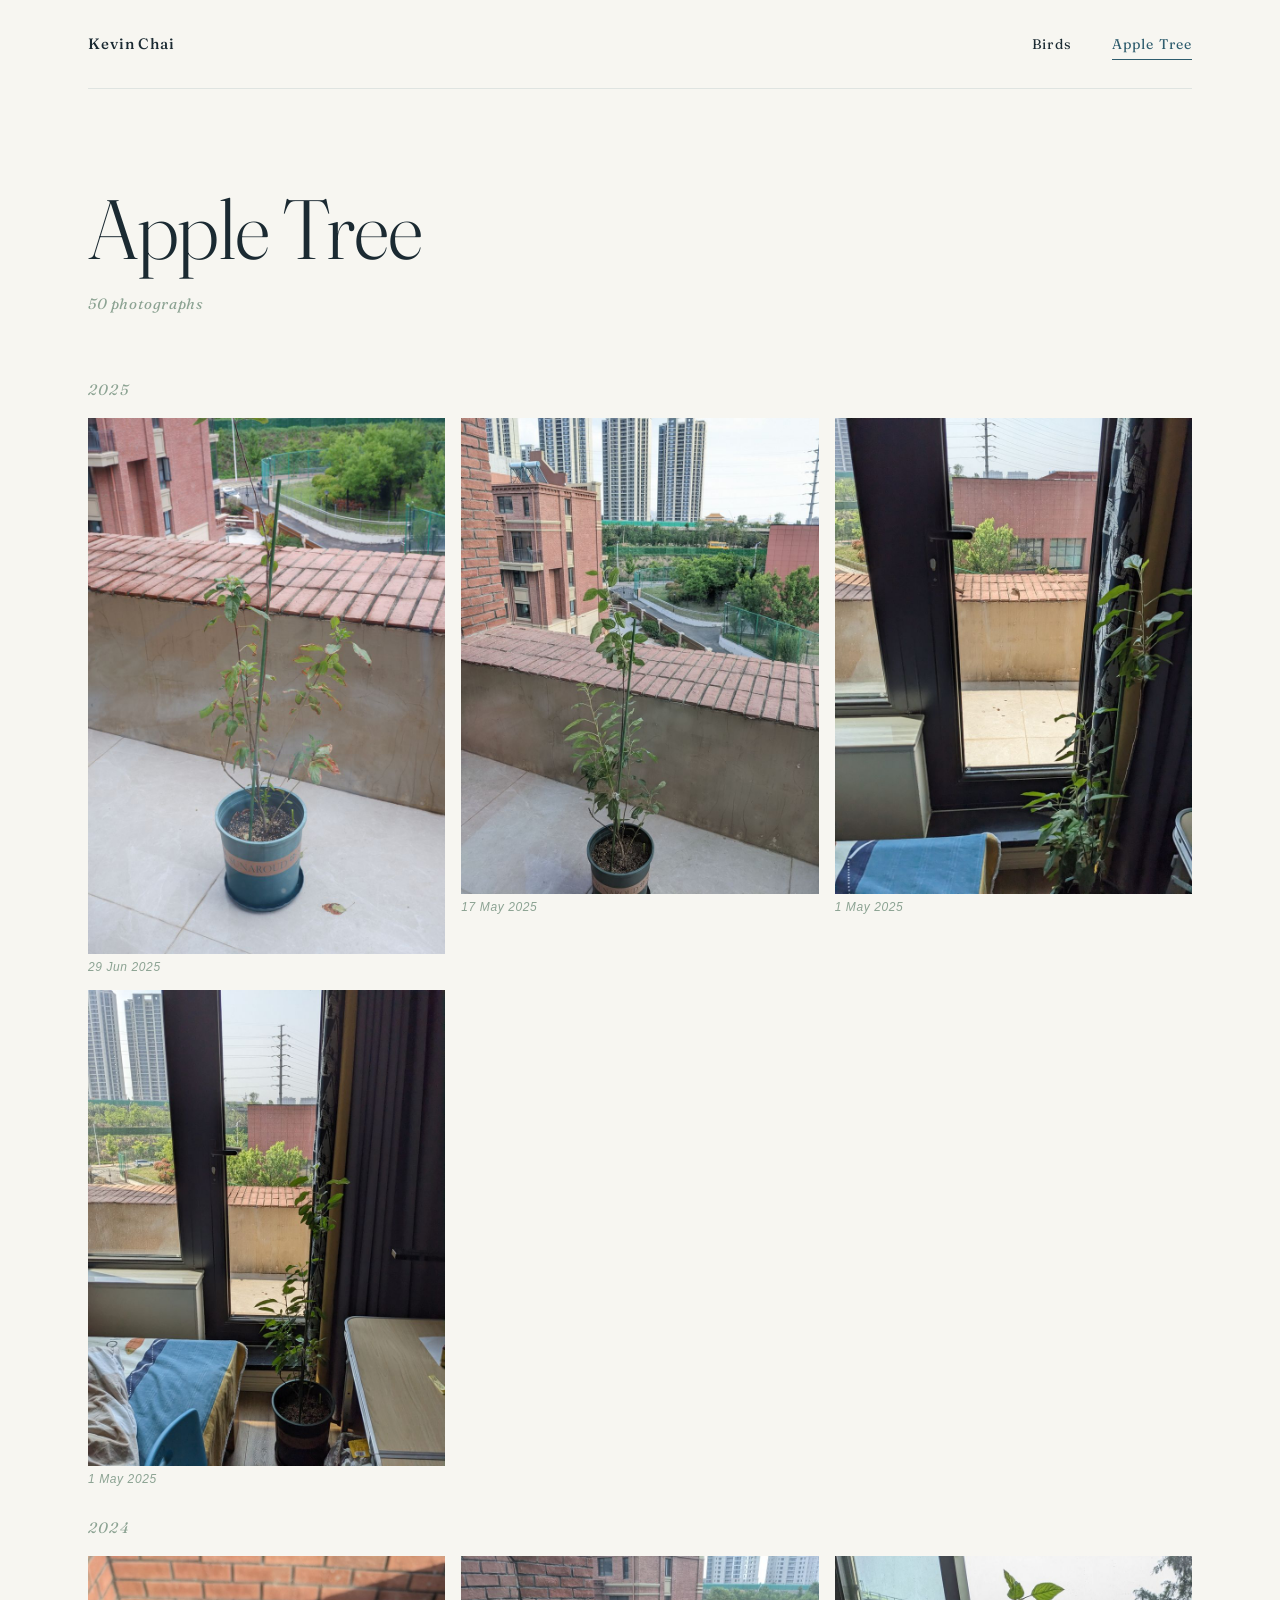
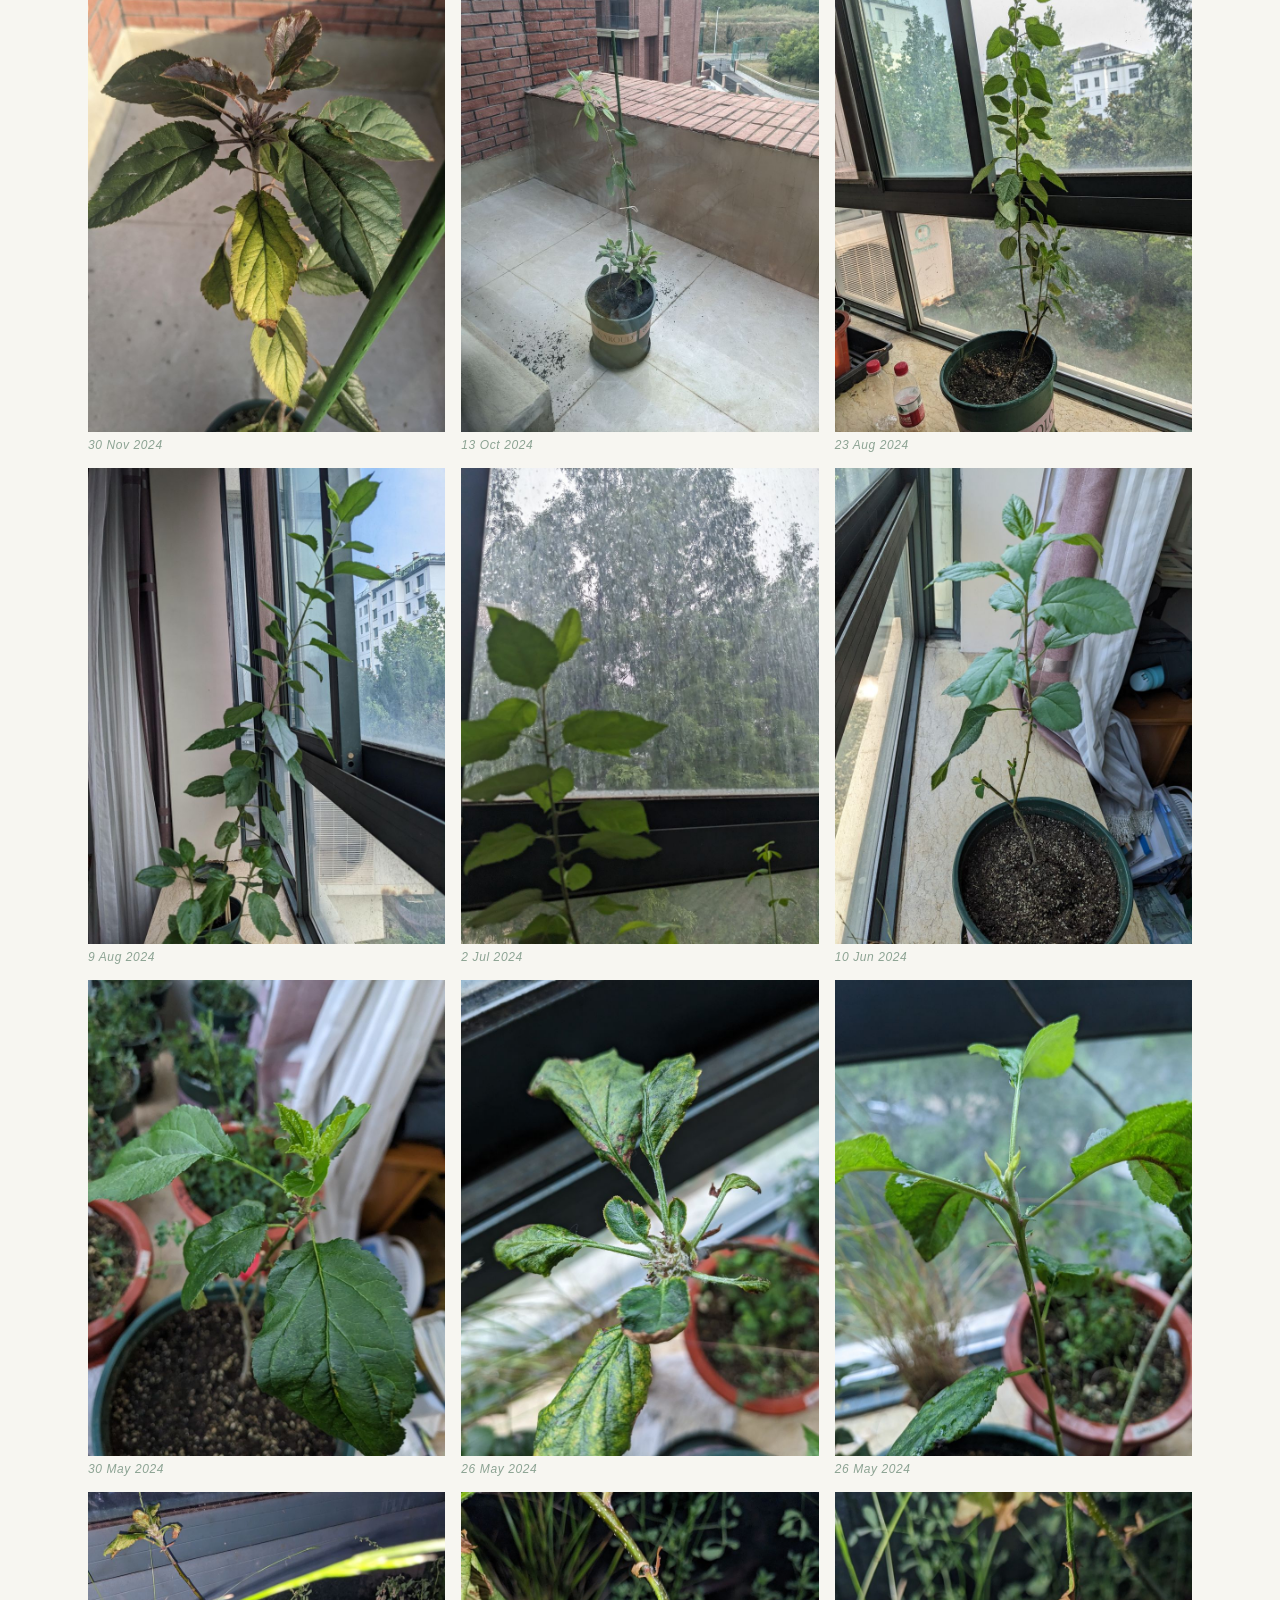
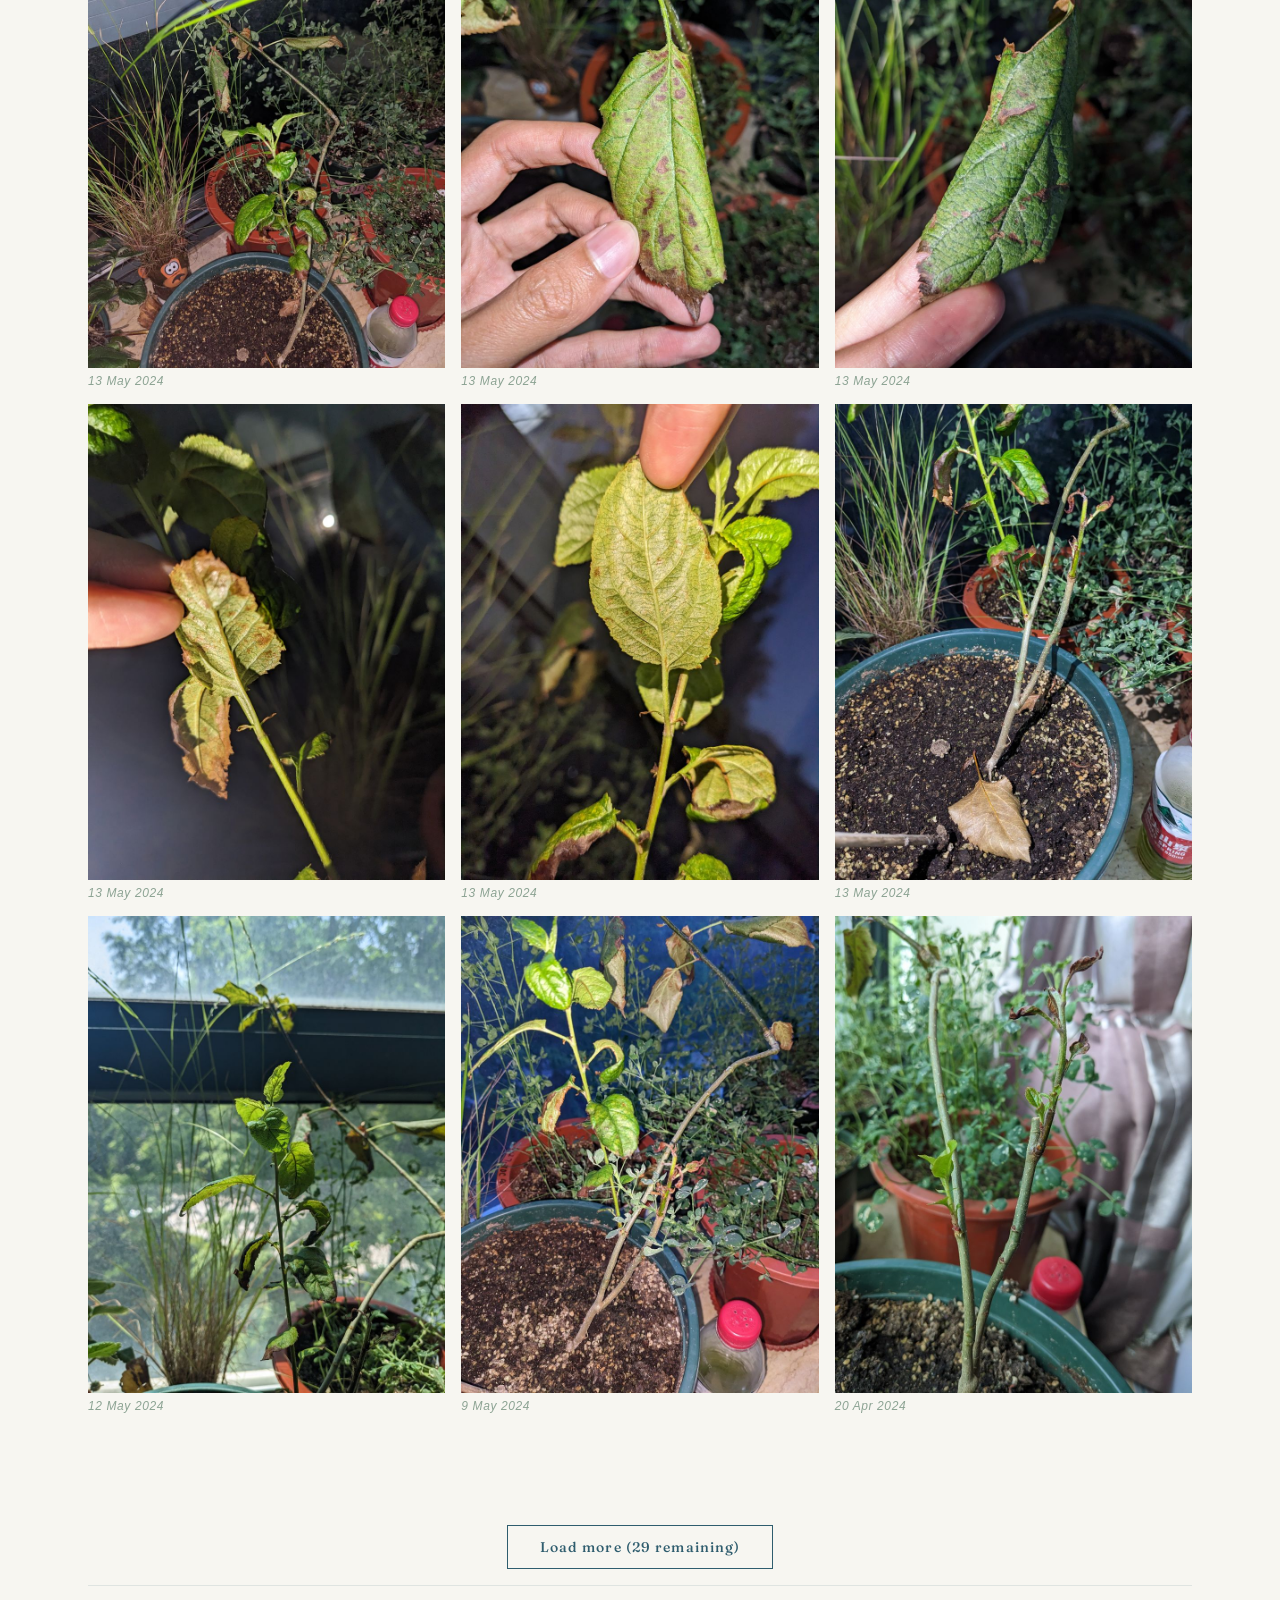
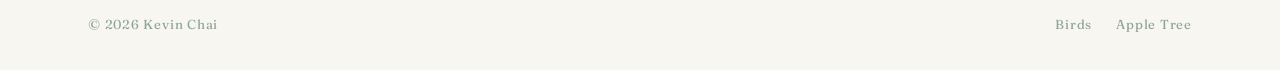
==== apple-tree.html @ caf6f693 "First commit Create a two-page photography portfolio website, including a bird photos portfolio and " ====
<!DOCTYPE html>
<html lang="en">
<head>
  <meta charset="UTF-8">
  <meta name="viewport" content="width=device-width, initial-scale=1.0">
  <title>Apple Tree — Kevin Chai</title>
  <meta name="description" content="Apple tree photography by Kevin Chai.">
  <link rel="preconnect" href="https://fonts.googleapis.com">
  <link rel="preconnect" href="https://fonts.gstatic.com" crossorigin>
  <link href="https://fonts.googleapis.com/css2?family=Fraunces:ital,opsz,wght@0,9..144,300;0,9..144,400;0,9..144,500;1,9..144,300;1,9..144,400&display=swap" rel="stylesheet">
  <link rel="stylesheet" href="styles.css">
</head>
<body>
  <div class="site">

    <header class="site-header">
      <a class="wordmark" href="index.html">Kevin Chai</a>
      <nav class="site-nav" aria-label="Galleries">
        <a class="nav-link" href="index.html">Birds</a>
        <a class="nav-link" href="apple-tree.html" aria-current="page">Apple Tree</a>
      </nav>
    </header>

    <main>
      <section class="page-hero">
        <h1 class="page-title">Apple Tree</h1>
        <p class="page-subline">50 photographs</p>
      </section>

      <section class="gallery" aria-label="Apple tree photographs">
        <h2 class="gallery-year">2025</h2>
        <button class="gallery-item" data-lightbox><img src="apple_tree_images/thumbs/DSCF3096.jpg" data-full="apple_tree_images/DSCF3096.JPG" alt="Apple tree photograph 01" loading="lazy"><span class="photo-date">29 Jun 2025</span></button>
        <button class="gallery-item" data-lightbox><img src="apple_tree_images/thumbs/PXL_20250517_091957347.jpg" data-full="apple_tree_images/PXL_20250517_091957347.jpg" alt="Apple tree photograph 02" loading="lazy"><span class="photo-date">17 May 2025</span></button>
        <button class="gallery-item" data-lightbox><img src="apple_tree_images/thumbs/PXL_20250501_013711006.jpg" data-full="apple_tree_images/PXL_20250501_013711006.jpg" alt="Apple tree photograph 03" loading="lazy"><span class="photo-date">1 May 2025</span></button>
        <button class="gallery-item" data-lightbox><img src="apple_tree_images/thumbs/PXL_20250501_013706777.jpg" data-full="apple_tree_images/PXL_20250501_013706777.jpg" alt="Apple tree photograph 04" loading="lazy"><span class="photo-date">1 May 2025</span></button>
        <h2 class="gallery-year">2024</h2>
        <button class="gallery-item" data-lightbox><img src="apple_tree_images/thumbs/PXL_20241130_070246142.jpg" data-full="apple_tree_images/PXL_20241130_070246142.jpg" alt="Apple tree photograph 05" loading="lazy"><span class="photo-date">30 Nov 2024</span></button>
        <button class="gallery-item" data-lightbox><img src="apple_tree_images/thumbs/PXL_20241013_002100493.jpg" data-full="apple_tree_images/PXL_20241013_002100493.jpg" alt="Apple tree photograph 06" loading="lazy"><span class="photo-date">13 Oct 2024</span></button>
        <button class="gallery-item" data-lightbox><img src="apple_tree_images/thumbs/PXL_20240823_083901838.jpg" data-full="apple_tree_images/PXL_20240823_083901838.jpg" alt="Apple tree photograph 07" loading="lazy"><span class="photo-date">23 Aug 2024</span></button>
        <button class="gallery-item" data-lightbox><img src="apple_tree_images/thumbs/PXL_20240809_092901435.jpg" data-full="apple_tree_images/PXL_20240809_092901435.jpg" alt="Apple tree photograph 08" loading="lazy"><span class="photo-date">9 Aug 2024</span></button>
        <button class="gallery-item" data-lightbox><img src="apple_tree_images/thumbs/PXL_20240702_000613422.jpg" data-full="apple_tree_images/PXL_20240702_000613422.jpg" alt="Apple tree photograph 09" loading="lazy"><span class="photo-date">2 Jul 2024</span></button>
        <button class="gallery-item" data-lightbox><img src="apple_tree_images/thumbs/PXL_20240610_081753671.jpg" data-full="apple_tree_images/PXL_20240610_081753671.jpg" alt="Apple tree photograph 10" loading="lazy"><span class="photo-date">10 Jun 2024</span></button>
        <button class="gallery-item" data-lightbox><img src="apple_tree_images/thumbs/PXL_20240530_110749784.jpg" data-full="apple_tree_images/PXL_20240530_110749784.jpg" alt="Apple tree photograph 11" loading="lazy"><span class="photo-date">30 May 2024</span></button>
        <button class="gallery-item" data-lightbox><img src="apple_tree_images/thumbs/PXL_20240526_005640140.jpg" data-full="apple_tree_images/PXL_20240526_005640140.jpg" alt="Apple tree photograph 12" loading="lazy"><span class="photo-date">26 May 2024</span></button>
        <button class="gallery-item" data-lightbox><img src="apple_tree_images/thumbs/PXL_20240526_005617061.jpg" data-full="apple_tree_images/PXL_20240526_005617061.jpg" alt="Apple tree photograph 13" loading="lazy"><span class="photo-date">26 May 2024</span></button>
        <button class="gallery-item" data-lightbox><img src="apple_tree_images/thumbs/PXL_20240513_112436791.jpg" data-full="apple_tree_images/PXL_20240513_112436791.jpg" alt="Apple tree photograph 14" loading="lazy"><span class="photo-date">13 May 2024</span></button>
        <button class="gallery-item" data-lightbox><img src="apple_tree_images/thumbs/PXL_20240513_112324545.jpg" data-full="apple_tree_images/PXL_20240513_112324545.jpg" alt="Apple tree photograph 15" loading="lazy"><span class="photo-date">13 May 2024</span></button>
        <button class="gallery-item" data-lightbox><img src="apple_tree_images/thumbs/PXL_20240513_112242544.jpg" data-full="apple_tree_images/PXL_20240513_112242544.jpg" alt="Apple tree photograph 16" loading="lazy"><span class="photo-date">13 May 2024</span></button>
        <button class="gallery-item" data-lightbox><img src="apple_tree_images/thumbs/PXL_20240513_112159964.jpg" data-full="apple_tree_images/PXL_20240513_112159964.jpg" alt="Apple tree photograph 17" loading="lazy"><span class="photo-date">13 May 2024</span></button>
        <button class="gallery-item" data-lightbox><img src="apple_tree_images/thumbs/PXL_20240513_112131409.jpg" data-full="apple_tree_images/PXL_20240513_112131409.jpg" alt="Apple tree photograph 18" loading="lazy"><span class="photo-date">13 May 2024</span></button>
        <button class="gallery-item" data-lightbox><img src="apple_tree_images/thumbs/PXL_20240513_112045678.jpg" data-full="apple_tree_images/PXL_20240513_112045678.jpg" alt="Apple tree photograph 19" loading="lazy"><span class="photo-date">13 May 2024</span></button>
        <button class="gallery-item" data-lightbox><img src="apple_tree_images/thumbs/PXL_20240512_030652339.jpg" data-full="apple_tree_images/PXL_20240512_030652339.jpg" alt="Apple tree photograph 20" loading="lazy"><span class="photo-date">12 May 2024</span></button>
        <button class="gallery-item" data-lightbox><img src="apple_tree_images/thumbs/PXL_20240509_105934809.jpg" data-full="apple_tree_images/PXL_20240509_105934809.jpg" alt="Apple tree photograph 21" loading="lazy"><span class="photo-date">9 May 2024</span></button>
        <button class="gallery-item" data-lightbox><img src="apple_tree_images/thumbs/PXL_20240419_233546829.jpg" data-full="apple_tree_images/PXL_20240419_233546829.jpg" alt="Apple tree photograph 22" loading="lazy"><span class="photo-date">20 Apr 2024</span></button>
        <h2 class="gallery-year">2023</h2>
        <button class="gallery-item" data-lightbox><img src="apple_tree_images/thumbs/DSCF0708.jpg" data-full="apple_tree_images/DSCF0708.JPG" alt="Apple tree photograph 23" loading="lazy"><span class="photo-date">18 Nov 2023</span></button>
        <button class="gallery-item" data-lightbox><img src="apple_tree_images/thumbs/PXL_20231104_040626389.jpg" data-full="apple_tree_images/PXL_20231104_040626389.jpg" alt="Apple tree photograph 24" loading="lazy"><span class="photo-date">4 Nov 2023</span></button>
        <button class="gallery-item" data-lightbox><img src="apple_tree_images/thumbs/PXL_20231104_040609118.jpg" data-full="apple_tree_images/PXL_20231104_040609118.jpg" alt="Apple tree photograph 25" loading="lazy"><span class="photo-date">4 Nov 2023</span></button>
        <button class="gallery-item" data-lightbox><img src="apple_tree_images/thumbs/PXL_20231015_080127699.jpg" data-full="apple_tree_images/PXL_20231015_080127699.jpg" alt="Apple tree photograph 26" loading="lazy"><span class="photo-date">15 Oct 2023</span></button>
        <button class="gallery-item" data-lightbox><img src="apple_tree_images/thumbs/PXL_20231011_223711326.jpg" data-full="apple_tree_images/PXL_20231011_223711326.jpg" alt="Apple tree photograph 27" loading="lazy"><span class="photo-date">12 Oct 2023</span></button>
        <button class="gallery-item" data-lightbox><img src="apple_tree_images/thumbs/PXL_20231007_220633994.jpg" data-full="apple_tree_images/PXL_20231007_220633994.jpg" alt="Apple tree photograph 28" loading="lazy"><span class="photo-date">8 Oct 2023</span></button>
        <button class="gallery-item" data-lightbox><img src="apple_tree_images/thumbs/DSCF0635.jpg" data-full="apple_tree_images/DSCF0635.JPG" alt="Apple tree photograph 29" loading="lazy"><span class="photo-date">9 Sep 2023</span></button>
        <button class="gallery-item" data-lightbox><img src="apple_tree_images/thumbs/PXL_20230909_023434440.jpg" data-full="apple_tree_images/PXL_20230909_023434440.jpg" alt="Apple tree photograph 30" loading="lazy"><span class="photo-date">9 Sep 2023</span></button>
        <button class="gallery-item" data-lightbox><img src="apple_tree_images/thumbs/PXL_20230909_023427176.jpg" data-full="apple_tree_images/PXL_20230909_023427176.jpg" alt="Apple tree photograph 31" loading="lazy"><span class="photo-date">9 Sep 2023</span></button>
        <button class="gallery-item" data-lightbox><img src="apple_tree_images/thumbs/PXL_20230824_032323932.jpg" data-full="apple_tree_images/PXL_20230824_032323932.jpg" alt="Apple tree photograph 32" loading="lazy"><span class="photo-date">24 Aug 2023</span></button>
        <button class="gallery-item" data-lightbox><img src="apple_tree_images/thumbs/PXL_20230823_030700809.jpg" data-full="apple_tree_images/PXL_20230823_030700809.jpg" alt="Apple tree photograph 33" loading="lazy"><span class="photo-date">23 Aug 2023</span></button>
        <button class="gallery-item" data-lightbox><img src="apple_tree_images/thumbs/PXL_20230822_025906984.jpg" data-full="apple_tree_images/PXL_20230822_025906984.jpg" alt="Apple tree photograph 34" loading="lazy"><span class="photo-date">22 Aug 2023</span></button>
        <button class="gallery-item" data-lightbox><img src="apple_tree_images/thumbs/PXL_20230820_081812158.jpg" data-full="apple_tree_images/PXL_20230820_081812158.jpg" alt="Apple tree photograph 35" loading="lazy"><span class="photo-date">20 Aug 2023</span></button>
        <button class="gallery-item" data-lightbox><img src="apple_tree_images/thumbs/PXL_20230816_081008188.jpg" data-full="apple_tree_images/PXL_20230816_081008188.jpg" alt="Apple tree photograph 36" loading="lazy"><span class="photo-date">16 Aug 2023</span></button>
        <button class="gallery-item" data-lightbox><img src="apple_tree_images/thumbs/PXL_20230722_074958053.jpg" data-full="apple_tree_images/PXL_20230722_074958053.jpg" alt="Apple tree photograph 37" loading="lazy"><span class="photo-date">22 Jul 2023</span></button>
        <button class="gallery-item" data-lightbox><img src="apple_tree_images/thumbs/PXL_20230708_021759314.jpg" data-full="apple_tree_images/PXL_20230708_021759314.jpg" alt="Apple tree photograph 38" loading="lazy"><span class="photo-date">8 Jul 2023</span></button>
        <button class="gallery-item" data-lightbox><img src="apple_tree_images/thumbs/PXL_20230626_101305519.jpg" data-full="apple_tree_images/PXL_20230626_101305519.jpg" alt="Apple tree photograph 39" loading="lazy"><span class="photo-date">26 Jun 2023</span></button>
        <button class="gallery-item" data-lightbox><img src="apple_tree_images/thumbs/PXL_20230626_101245477.jpg" data-full="apple_tree_images/PXL_20230626_101245477.jpg" alt="Apple tree photograph 40" loading="lazy"><span class="photo-date">26 Jun 2023</span></button>
        <button class="gallery-item" data-lightbox><img src="apple_tree_images/thumbs/PXL_20230622_003415440.jpg" data-full="apple_tree_images/PXL_20230622_003415440.jpg" alt="Apple tree photograph 41" loading="lazy"><span class="photo-date">22 Jun 2023</span></button>
        <button class="gallery-item" data-lightbox><img src="apple_tree_images/thumbs/PXL_20230618_005059208.jpg" data-full="apple_tree_images/PXL_20230618_005059208.jpg" alt="Apple tree photograph 42" loading="lazy"><span class="photo-date">18 Jun 2023</span></button>
        <button class="gallery-item" data-lightbox><img src="apple_tree_images/thumbs/PXL_20230617_035601749.jpg" data-full="apple_tree_images/PXL_20230617_035601749.jpg" alt="Apple tree photograph 43" loading="lazy"><span class="photo-date">17 Jun 2023</span></button>
        <button class="gallery-item" data-lightbox><img src="apple_tree_images/thumbs/PXL_20230519_070029102~2.jpg" data-full="apple_tree_images/PXL_20230519_070029102~2.jpg" alt="Apple tree photograph 44" loading="lazy"><span class="photo-date">19 May 2023</span></button>
        <button class="gallery-item" data-lightbox><img src="apple_tree_images/thumbs/PXL_20230515_092818407.jpg" data-full="apple_tree_images/PXL_20230515_092818407.jpg" alt="Apple tree photograph 45" loading="lazy"><span class="photo-date">15 May 2023</span></button>
        <button class="gallery-item" data-lightbox><img src="apple_tree_images/thumbs/PXL_20230512_110346288.NIGHT.jpg" data-full="apple_tree_images/PXL_20230512_110346288.NIGHT.jpg" alt="Apple tree photograph 46" loading="lazy"><span class="photo-date">12 May 2023</span></button>
        <button class="gallery-item" data-lightbox><img src="apple_tree_images/thumbs/PXL_20230509_101925051.jpg" data-full="apple_tree_images/PXL_20230509_101925051.jpg" alt="Apple tree photograph 47" loading="lazy"><span class="photo-date">9 May 2023</span></button>
        <button class="gallery-item" data-lightbox><img src="apple_tree_images/thumbs/PXL_20230503_120517757.NIGHT.jpg" data-full="apple_tree_images/PXL_20230503_120517757.NIGHT.jpg" alt="Apple tree photograph 48" loading="lazy"><span class="photo-date">3 May 2023</span></button>
        <button class="gallery-item" data-lightbox><img src="apple_tree_images/thumbs/PXL_20230417_093339453.jpg" data-full="apple_tree_images/PXL_20230417_093339453.jpg" alt="Apple tree photograph 49" loading="lazy"><span class="photo-date">17 Apr 2023</span></button>
        <button class="gallery-item" data-lightbox><img src="apple_tree_images/thumbs/PXL_20230413_113023514.jpg" data-full="apple_tree_images/PXL_20230413_113023514.jpg" alt="Apple tree photograph 50" loading="lazy"><span class="photo-date">13 Apr 2023</span></button>
      </section>

      <p class="load-more-row">
        <button class="load-more" type="button">Load more</button>
      </p>
    </main>

    <footer class="site-footer">
      <span>&copy; 2026 Kevin Chai</span>
      <nav class="footer-nav" aria-label="Footer">
        <a href="index.html">Birds</a>
        <a href="apple-tree.html">Apple Tree</a>
      </nav>
    </footer>

  </div>

  <div class="lightbox" role="dialog" aria-modal="true" aria-label="Photo viewer">
    <button class="lightbox-btn lightbox-close" aria-label="Close">&times;</button>
    <button class="lightbox-btn lightbox-prev" aria-label="Previous photo">&#8249;</button>
    <figure class="lightbox-figure">
      <img src="" alt="">
    </figure>
    <button class="lightbox-btn lightbox-next" aria-label="Next photo">&#8250;</button>
    <p class="lightbox-counter" aria-live="polite"></p>
  </div>

  <script src="script.js" defer></script>
</body>
</html>
---- styles.css ----
/* ============================================
   Kevin Chai — Photography Portfolio
   Modern · Minimal · Serif
   Palette: nature / ocean / cloud
   ============================================ */

:root {
  --cloud: #F7F6F1;
  --deep-sea: #1B2A32;
  --ocean: #2F5D6E;
  --sage: #8CA393;
  --mist: #DFE4E1;
  --overlay: #0F1A20;

  --font-serif: "Fraunces", "Iowan Old Style", "Palatino Linotype", Palatino, Georgia, serif;

  --max-width: 1200px;
  --gutter: 16px;

  --ease: cubic-bezier(0.25, 0.46, 0.45, 0.94);
}

/* ---------- Reset ---------- */

*,
*::before,
*::after {
  box-sizing: border-box;
}

html {
  -webkit-text-size-adjust: 100%;
}

body {
  margin: 0;
  background-color: var(--cloud);
  color: var(--deep-sea);
  font-family: var(--font-serif);
  font-size: 16px;
  line-height: 1.6;
  -webkit-font-smoothing: antialiased;
  -moz-osx-font-smoothing: grayscale;
}

img {
  display: block;
  max-width: 100%;
}

a {
  color: inherit;
  text-decoration: none;
}

/* ---------- Shell ---------- */

.site {
  max-width: var(--max-width);
  margin: 0 auto;
  padding: 0 clamp(20px, 5vw, 48px);
  min-height: 100vh;
  display: flex;
  flex-direction: column;
}

/* ---------- Header ---------- */

.site-header {
  display: flex;
  align-items: baseline;
  justify-content: space-between;
  gap: 24px;
  padding: 32px 0 28px;
  border-bottom: 1px solid var(--mist);
}

.wordmark {
  font-size: 15px;
  font-weight: 500;
  letter-spacing: 0.06em;
  white-space: nowrap;
}

.site-nav {
  display: flex;
  gap: clamp(20px, 4vw, 40px);
}

.nav-link {
  font-size: 14px;
  letter-spacing: 0.08em;
  padding-bottom: 4px;
  border-bottom: 1px solid transparent;
  transition: color 200ms var(--ease), border-color 200ms var(--ease);
}

.nav-link:hover {
  color: var(--ocean);
  border-bottom-color: var(--ocean);
}

.nav-link[aria-current="page"] {
  color: var(--ocean);
  border-bottom-color: var(--ocean);
}

/* ---------- Hero ---------- */

.page-hero {
  padding: clamp(48px, 9vw, 96px) 0 clamp(28px, 5vw, 48px);
}

.page-title {
  margin: 0;
  font-size: clamp(44px, 8vw, 84px);
  font-weight: 300;
  line-height: 1.05;
  letter-spacing: -0.015em;
  font-optical-sizing: auto;
}

.page-subline {
  margin: 18px 0 0;
  font-size: 15px;
  font-style: italic;
  color: var(--sage);
  letter-spacing: 0.04em;
}

/* ---------- Gallery ---------- */

.gallery {
  display: grid;
  grid-template-columns: repeat(3, 1fr);
  gap: var(--gutter);
  align-items: start;
  padding-bottom: clamp(56px, 9vw, 96px);
}

.gallery-item {
  border: 0;
  padding: 0;
  background: none;
  cursor: pointer;
  width: 100%;
  display: block;
  text-align: left;
}

.gallery-item img {
  width: 100%;
  height: auto;
  transition: opacity 250ms var(--ease);
}

.gallery-item:hover img,
.gallery-item:focus-visible img {
  opacity: 0.88;
}

.gallery-item:focus-visible {
  outline: 2px solid var(--ocean);
  outline-offset: 3px;
}

.gallery-year {
  grid-column: 1 / -1;
  margin: 0;
  padding: 14px 0 0;
  font-size: 15px;
  font-weight: 400;
  font-style: italic;
  letter-spacing: 0.08em;
  color: var(--sage);
}

.photo-date {
  display: block;
  margin-top: 6px;
  font-size: 12px;
  font-style: italic;
  letter-spacing: 0.05em;
  color: var(--sage);
}

/* ---------- Load more ---------- */

.load-more-row {
  text-align: center;
}

.load-more {
  font-family: var(--font-serif);
  font-size: 14px;
  font-weight: 500;
  letter-spacing: 0.08em;
  color: var(--ocean);
  background: none;
  border: 1px solid var(--ocean);
  padding: 12px 32px;
  cursor: pointer;
  transition: color 200ms var(--ease), background-color 200ms var(--ease);
}

.load-more:hover {
  color: var(--cloud);
  background-color: var(--ocean);
}

.load-more:focus-visible {
  outline: 2px solid var(--ocean);
  outline-offset: 3px;
}

/* ---------- Footer ---------- */

.site-footer {
  margin-top: auto;
  border-top: 1px solid var(--mist);
  padding: 28px 0 36px;
  display: flex;
  align-items: baseline;
  justify-content: space-between;
  gap: 16px;
  flex-wrap: wrap;
  font-size: 13px;
  letter-spacing: 0.06em;
  color: var(--sage);
}

.footer-nav {
  display: flex;
  gap: 24px;
}

.footer-nav a {
  transition: color 200ms var(--ease);
}

.footer-nav a:hover {
  color: var(--ocean);
}

/* ---------- Lightbox ---------- */

.lightbox {
  position: fixed;
  inset: 0;
  z-index: 100;
  display: none;
  align-items: center;
  justify-content: center;
  background: rgba(15, 26, 32, 0.96);
}

.lightbox.is-open {
  display: flex;
}

.lightbox-figure {
  margin: 0;
  max-width: min(92vw, 1400px);
  max-height: 88vh;
  display: flex;
  align-items: center;
  justify-content: center;
}

.lightbox-figure img {
  max-width: 100%;
  max-height: 88vh;
  object-fit: contain;
}

.lightbox-btn {
  position: absolute;
  top: 50%;
  transform: translateY(-50%);
  border: 0;
  background: none;
  color: var(--cloud);
  font-family: var(--font-serif);
  font-size: 44px;
  font-weight: 300;
  line-height: 1;
  padding: 20px 14px;
  cursor: pointer;
  opacity: 0.6;
  transition: opacity 200ms var(--ease);
}

.lightbox-btn:hover,
.lightbox-btn:focus-visible {
  opacity: 1;
}

.lightbox-btn:focus-visible {
  outline: 1px solid var(--cloud);
  outline-offset: 2px;
}

.lightbox-prev { left: clamp(8px, 3vw, 32px); }
.lightbox-next { right: clamp(8px, 3vw, 32px); }

.lightbox-close {
  position: absolute;
  top: 18px;
  right: clamp(12px, 3vw, 32px);
  transform: none;
  font-size: 32px;
  padding: 10px 12px;
}

.lightbox-counter {
  position: absolute;
  bottom: 24px;
  left: 50%;
  transform: translateX(-50%);
  color: var(--cloud);
  font-size: 13px;
  letter-spacing: 0.12em;
  opacity: 0.7;
  font-style: italic;
}

body.lightbox-open {
  overflow: hidden;
}

/* ---------- Responsive ---------- */

@media (max-width: 900px) {
  .gallery {
    grid-template-columns: repeat(2, 1fr);
  }
}

@media (max-width: 560px) {
  .gallery {
    grid-template-columns: 1fr;
  }

  .site-header {
    flex-direction: column;
    align-items: flex-start;
    gap: 14px;
  }

  .lightbox-btn {
    font-size: 32px;
  }
}

/* ---------- Motion preferences ---------- */

@media (prefers-reduced-motion: reduce) {
  *,
  *::before,
  *::after {
    transition: none !important;
  }
}
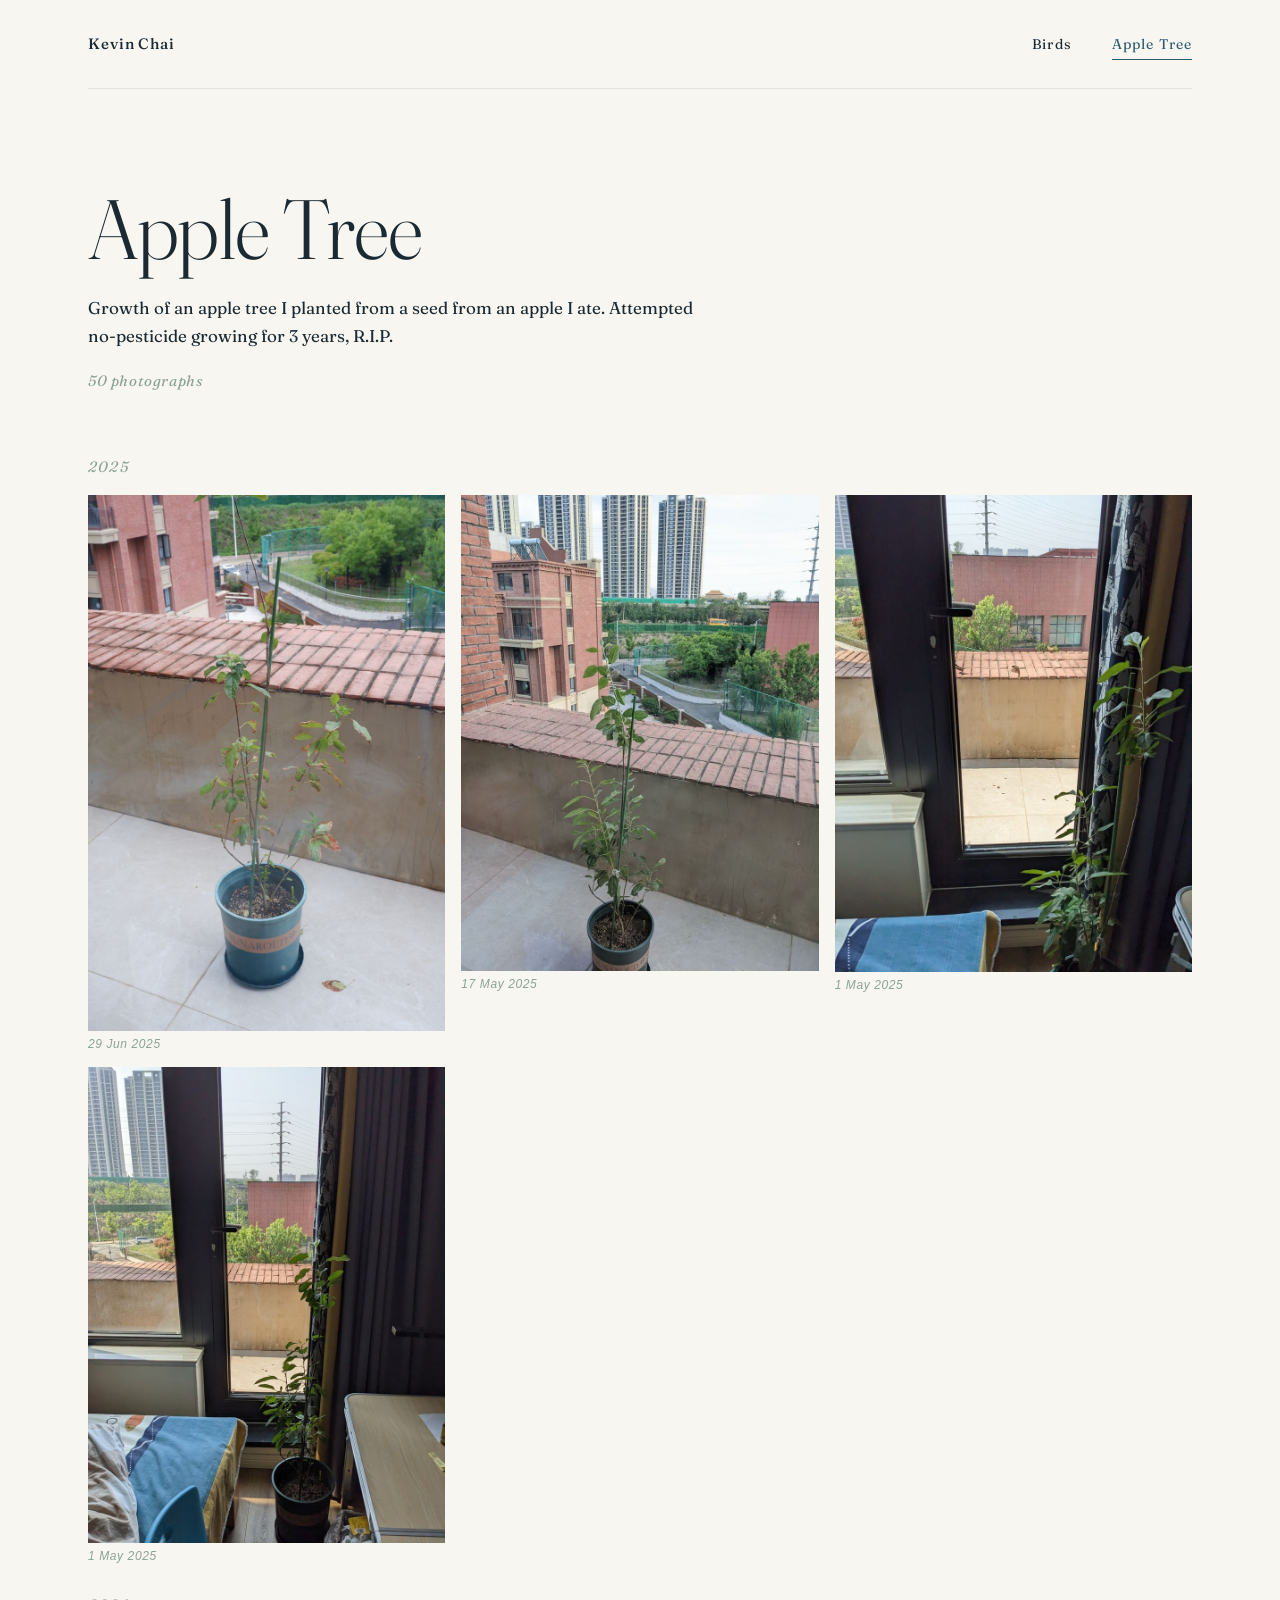
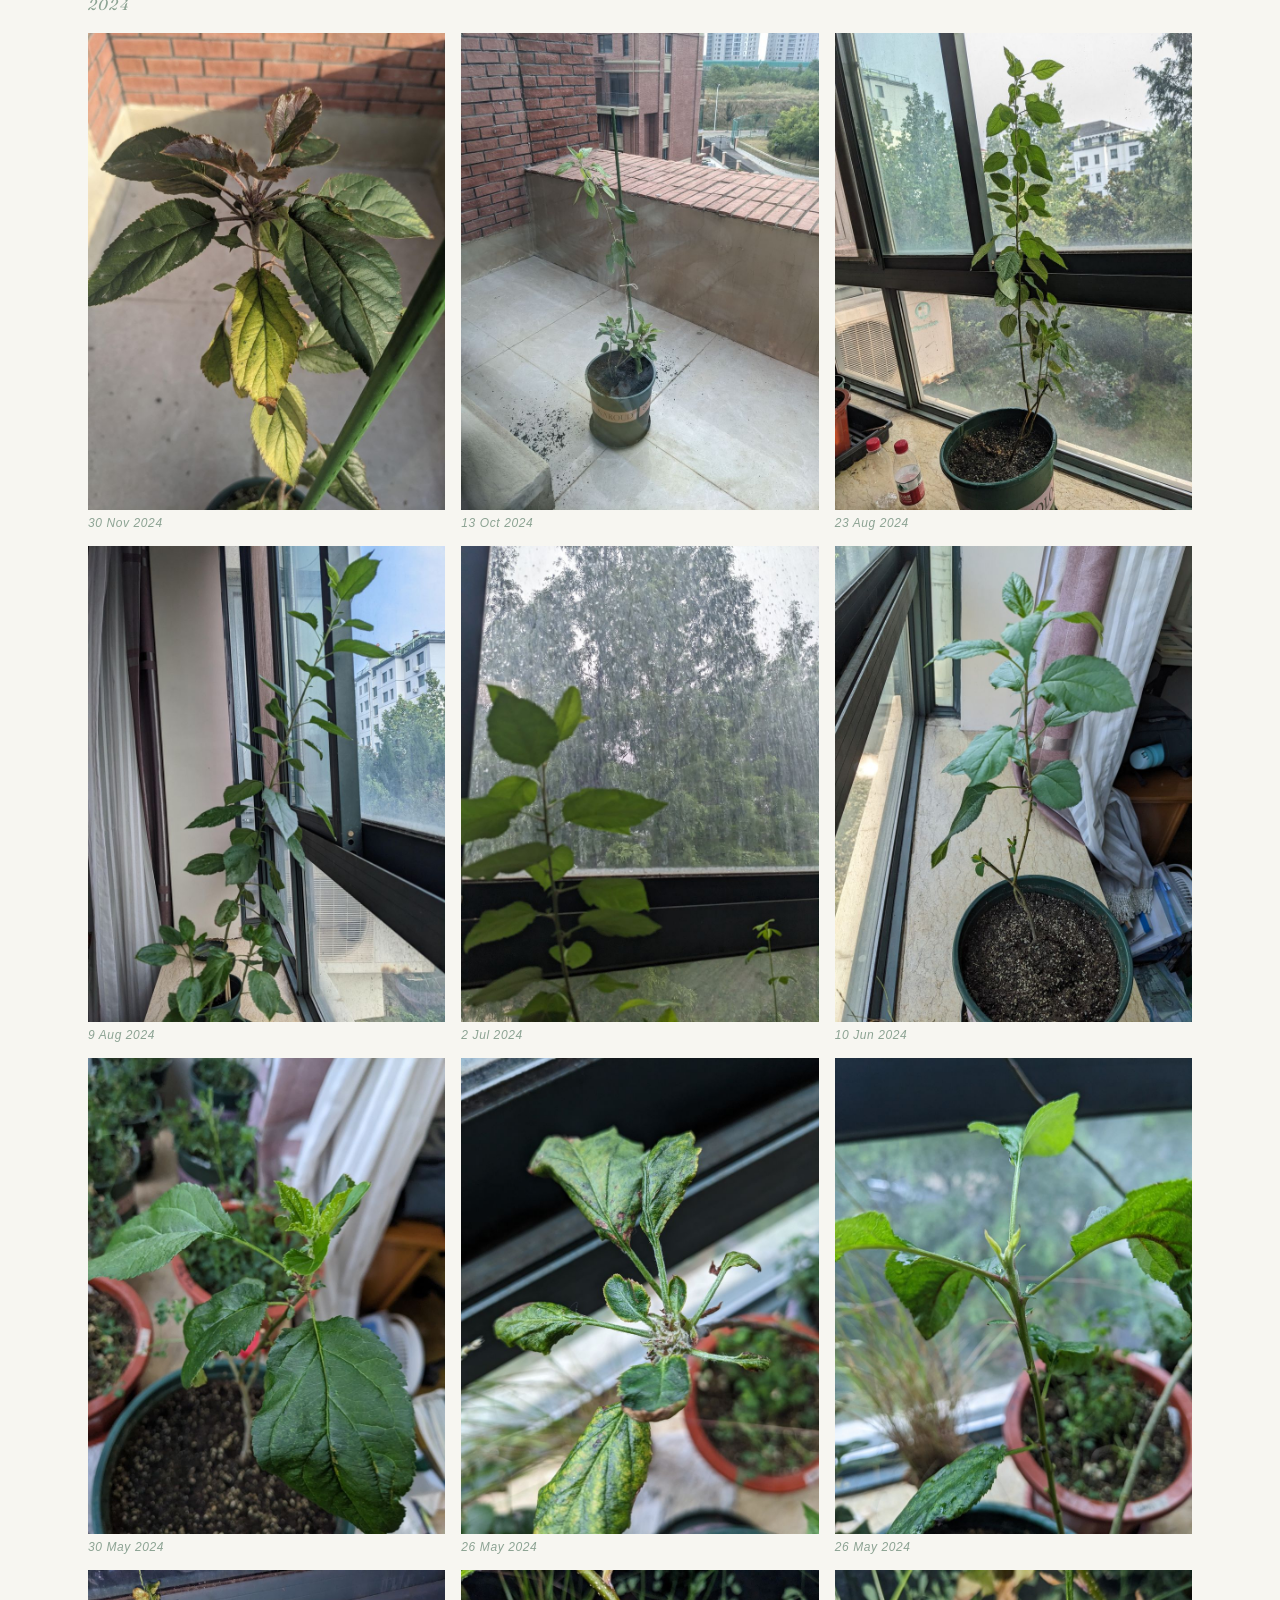
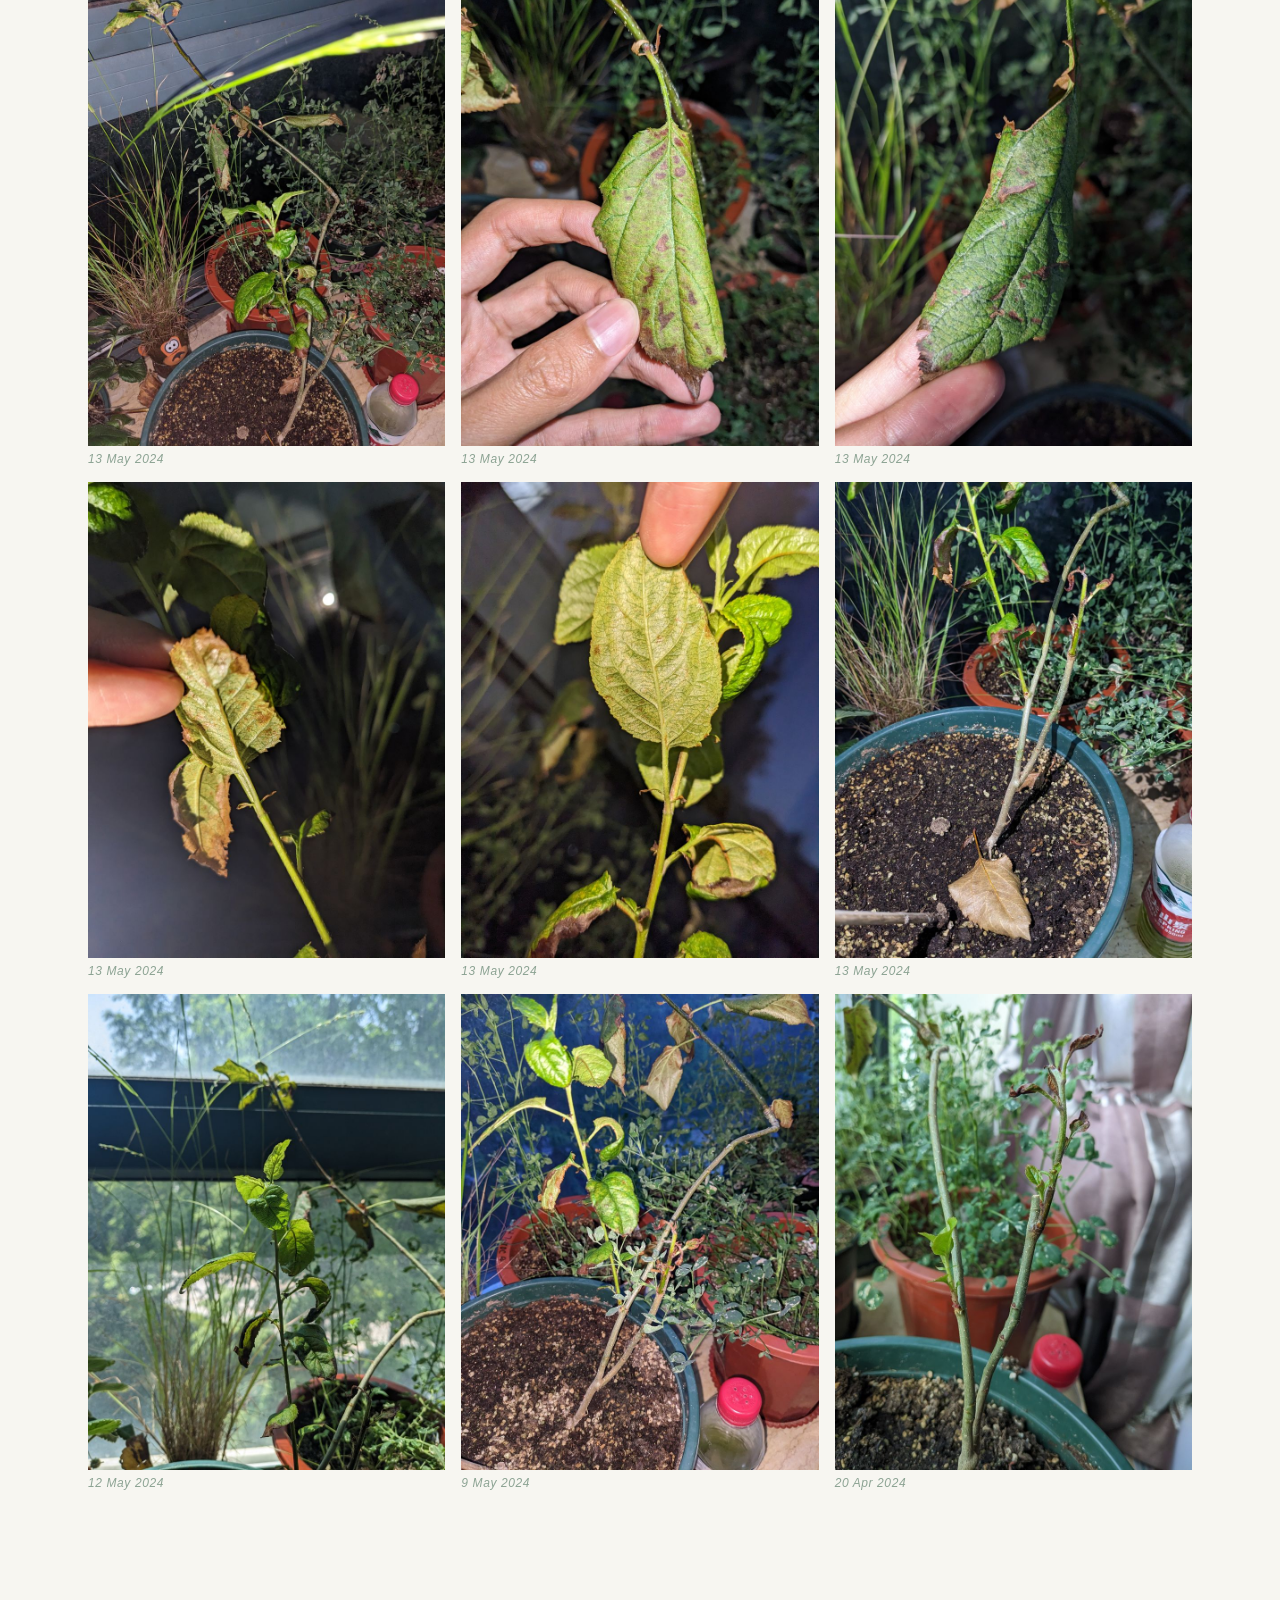
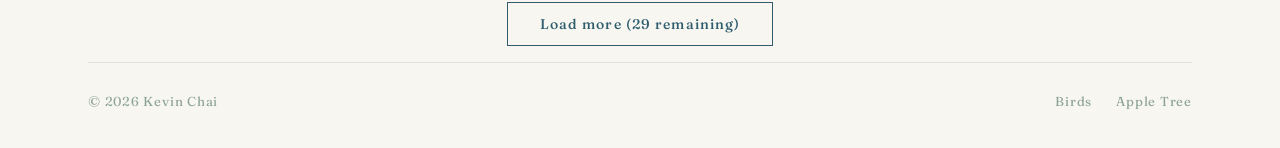
==== commit ef491bb9: "Added short description for both pages" ====
--- a/apple-tree.html
+++ b/apple-tree.html
@@ -24,6 +24,7 @@
     <main>
       <section class="page-hero">
         <h1 class="page-title">Apple Tree</h1>
+        <p class="page-description">Growth of an apple tree I planted from a seed from an apple I ate. Attempted no-pesticide growing for 3 years, R.I.P.</p>
         <p class="page-subline">50 photographs</p>
       </section>
 
--- a/styles.css
+++ b/styles.css
@@ -126,6 +126,13 @@
   font-style: italic;
   color: var(--sage);
   letter-spacing: 0.04em;
+}
+
+.page-description {
+  margin: 20px 0 0;
+  max-width: 56ch;
+  font-size: 17px;
+  line-height: 1.7;
 }
 
 /* ---------- Gallery ---------- */
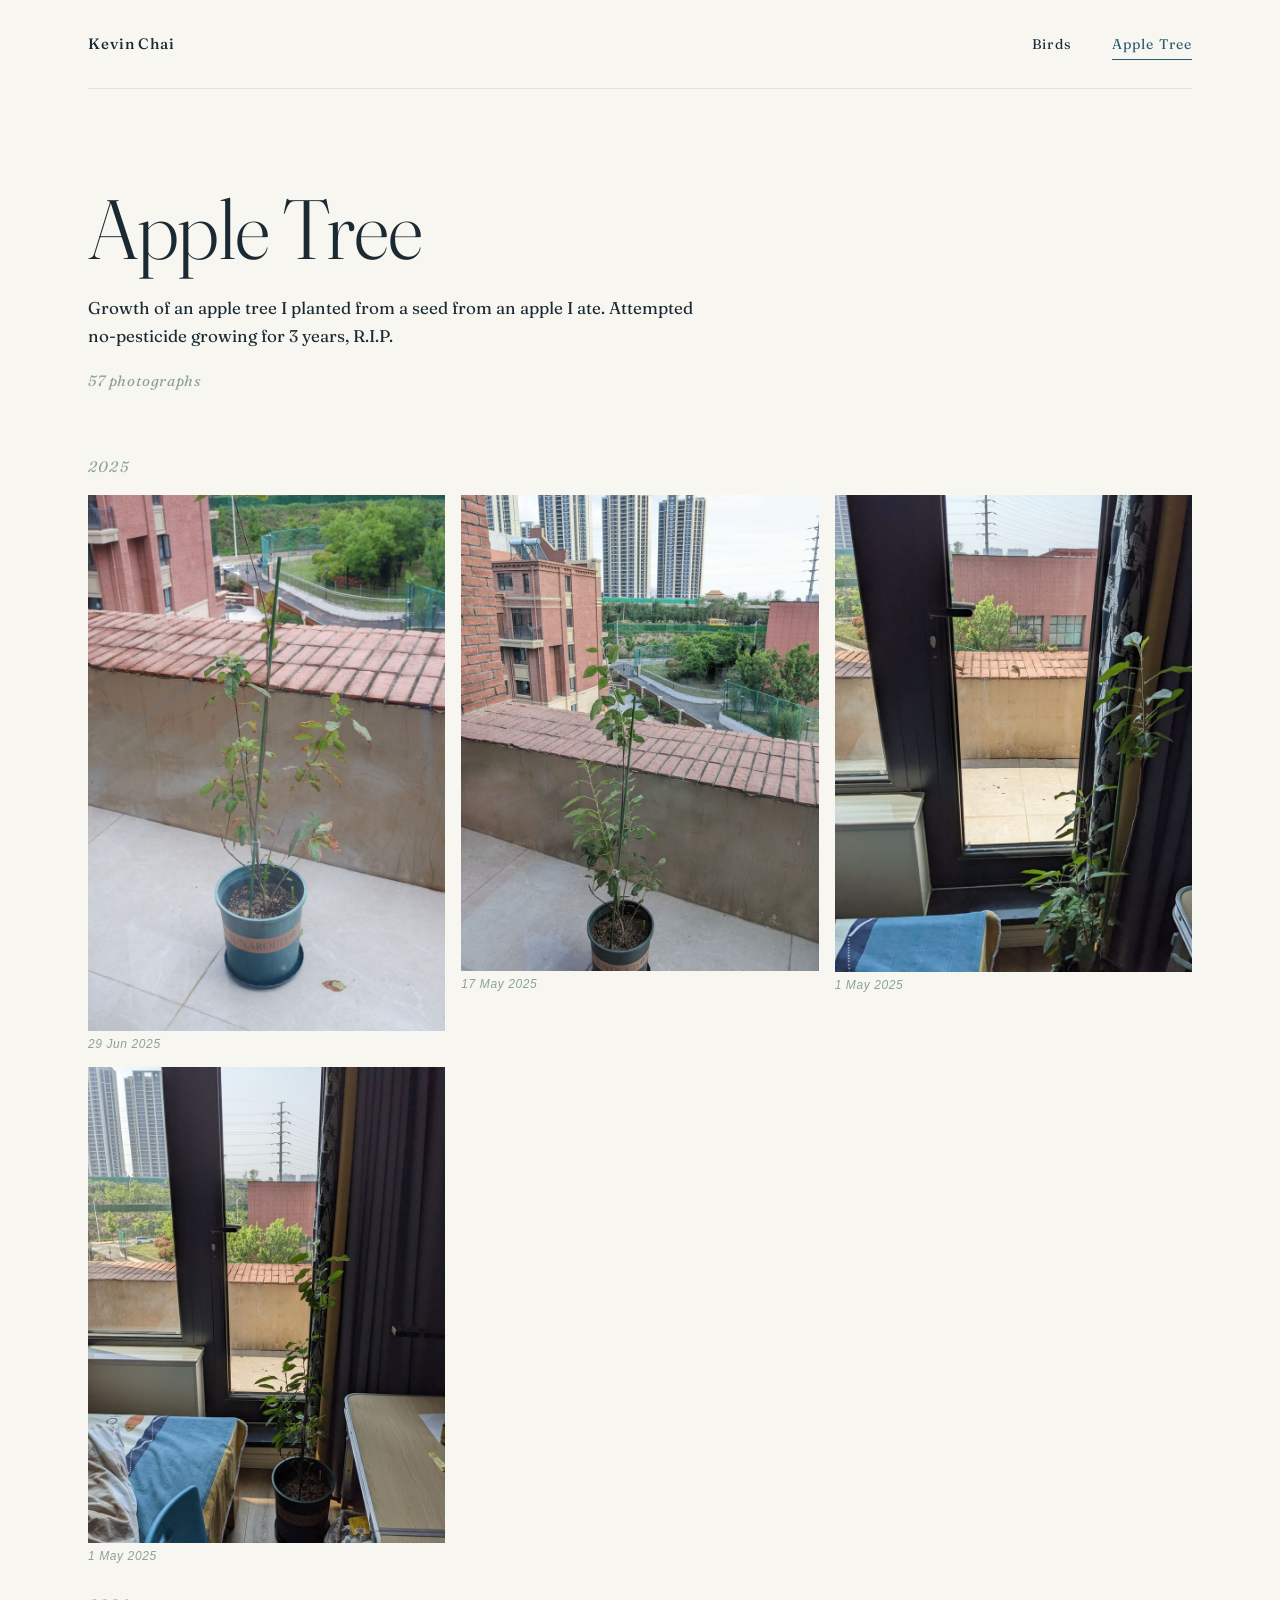
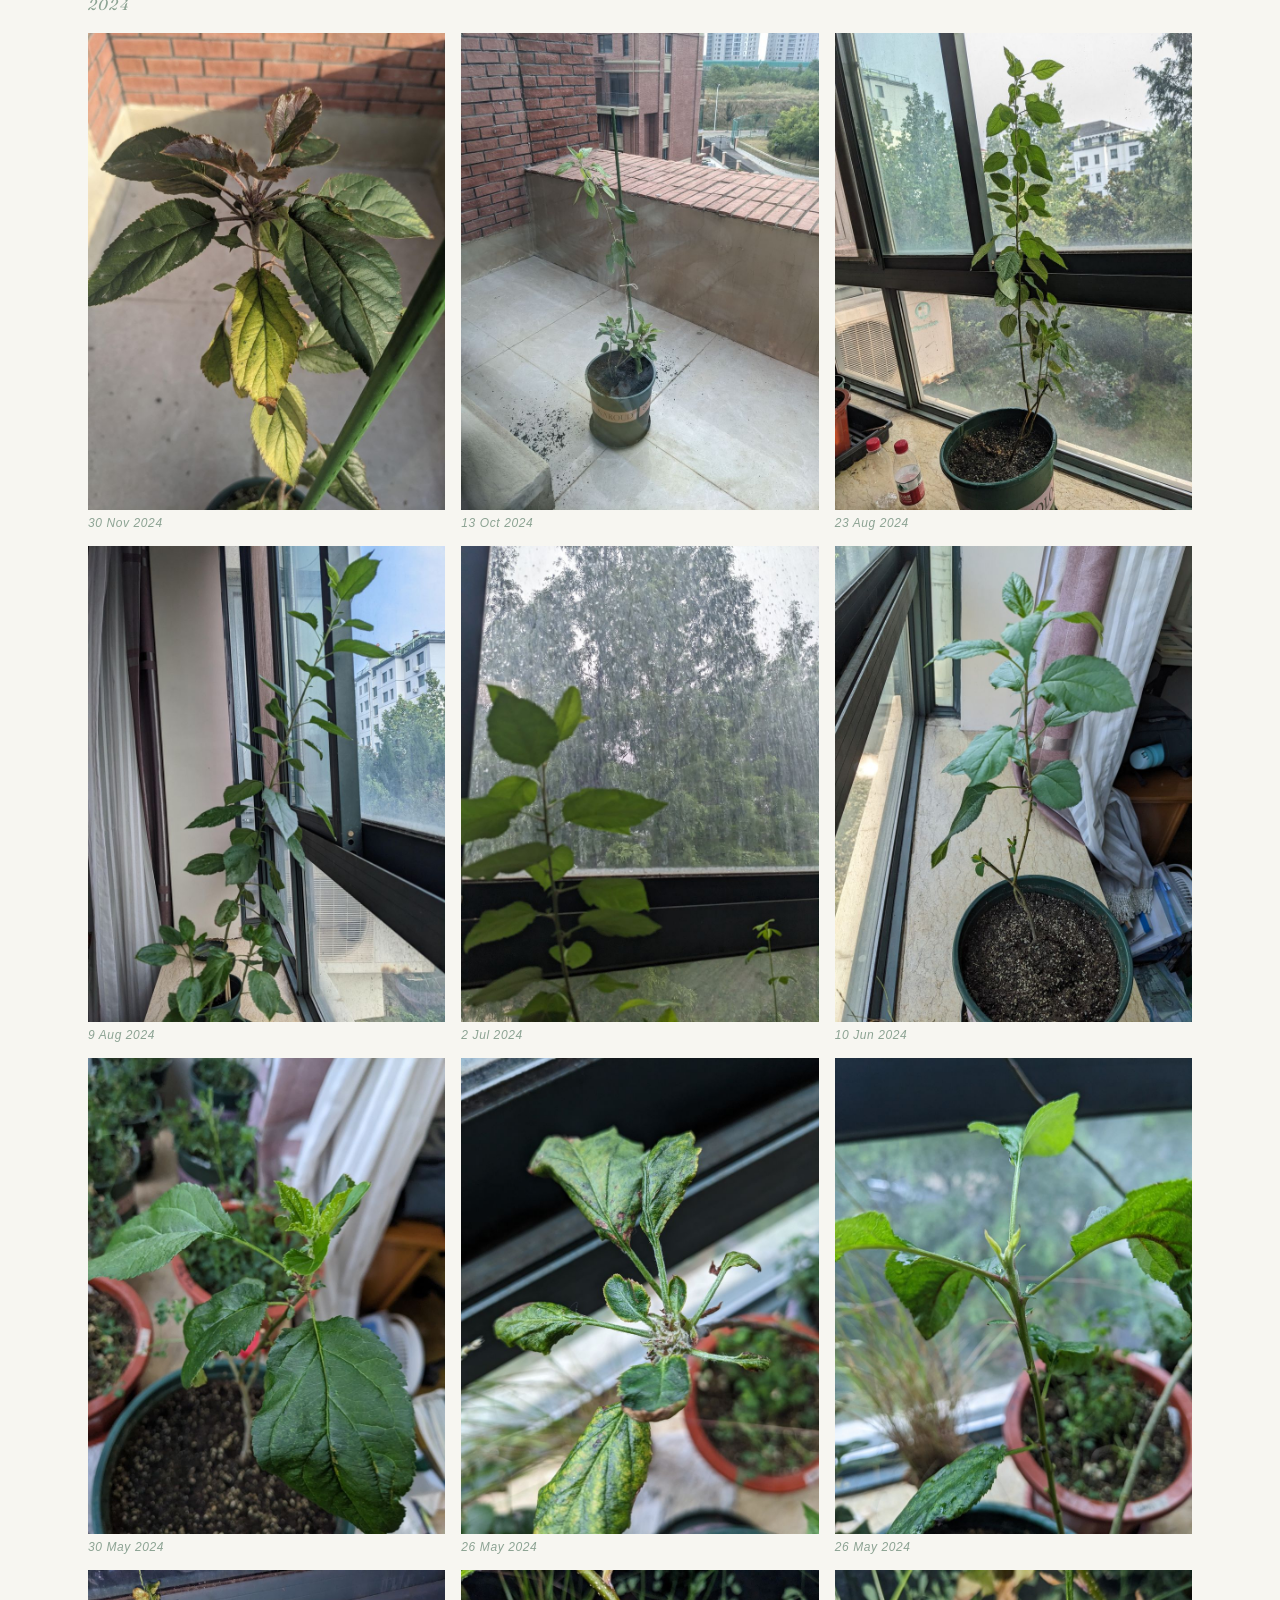
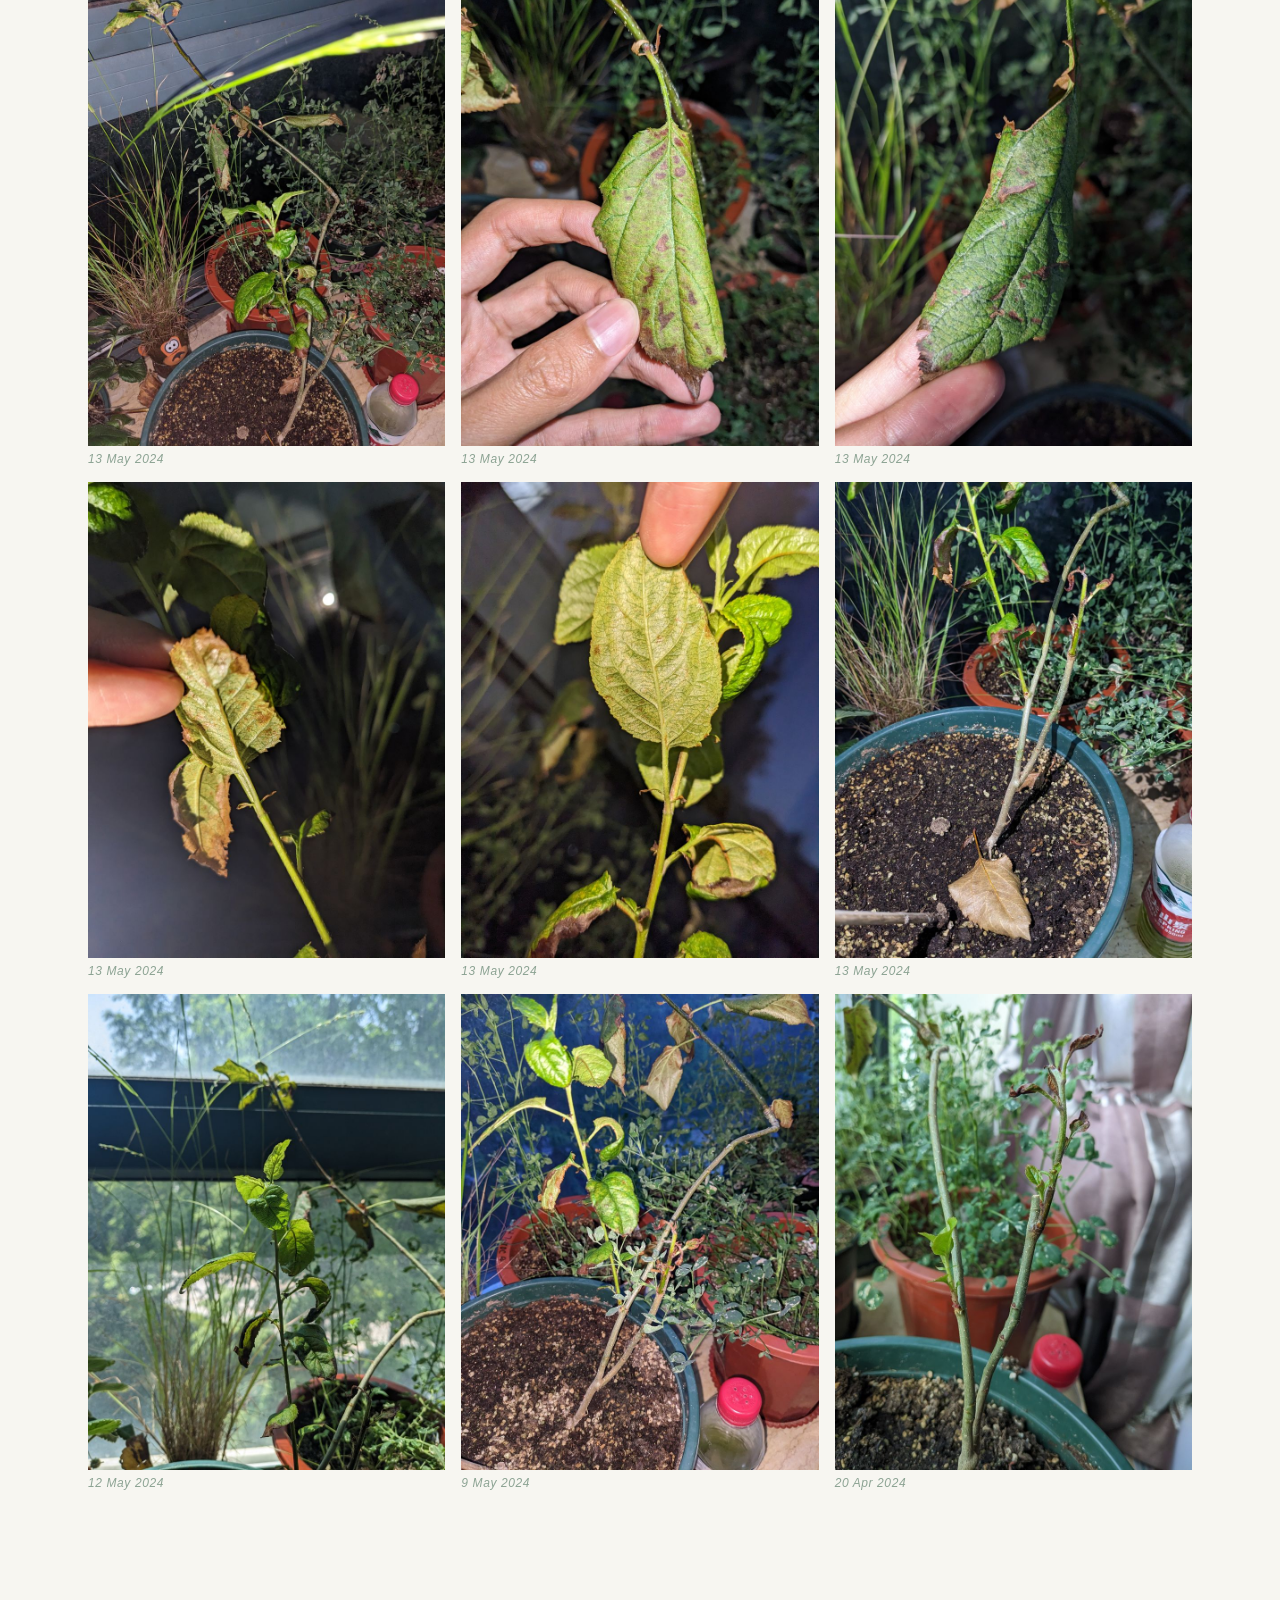
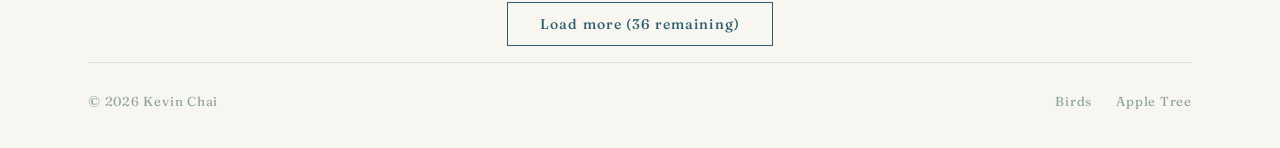
==== commit 919e7eac: "Added new images" ====
--- a/apple-tree.html
+++ b/apple-tree.html
@@ -25,7 +25,7 @@
       <section class="page-hero">
         <h1 class="page-title">Apple Tree</h1>
         <p class="page-description">Growth of an apple tree I planted from a seed from an apple I ate. Attempted no-pesticide growing for 3 years, R.I.P.</p>
-        <p class="page-subline">50 photographs</p>
+        <p class="page-subline">57 photographs</p>
       </section>
 
       <section class="gallery" aria-label="Apple tree photographs">
@@ -54,34 +54,41 @@
         <button class="gallery-item" data-lightbox><img src="apple_tree_images/thumbs/PXL_20240509_105934809.jpg" data-full="apple_tree_images/PXL_20240509_105934809.jpg" alt="Apple tree photograph 21" loading="lazy"><span class="photo-date">9 May 2024</span></button>
         <button class="gallery-item" data-lightbox><img src="apple_tree_images/thumbs/PXL_20240419_233546829.jpg" data-full="apple_tree_images/PXL_20240419_233546829.jpg" alt="Apple tree photograph 22" loading="lazy"><span class="photo-date">20 Apr 2024</span></button>
         <h2 class="gallery-year">2023</h2>
-        <button class="gallery-item" data-lightbox><img src="apple_tree_images/thumbs/DSCF0708.jpg" data-full="apple_tree_images/DSCF0708.JPG" alt="Apple tree photograph 23" loading="lazy"><span class="photo-date">18 Nov 2023</span></button>
-        <button class="gallery-item" data-lightbox><img src="apple_tree_images/thumbs/PXL_20231104_040626389.jpg" data-full="apple_tree_images/PXL_20231104_040626389.jpg" alt="Apple tree photograph 24" loading="lazy"><span class="photo-date">4 Nov 2023</span></button>
-        <button class="gallery-item" data-lightbox><img src="apple_tree_images/thumbs/PXL_20231104_040609118.jpg" data-full="apple_tree_images/PXL_20231104_040609118.jpg" alt="Apple tree photograph 25" loading="lazy"><span class="photo-date">4 Nov 2023</span></button>
-        <button class="gallery-item" data-lightbox><img src="apple_tree_images/thumbs/PXL_20231015_080127699.jpg" data-full="apple_tree_images/PXL_20231015_080127699.jpg" alt="Apple tree photograph 26" loading="lazy"><span class="photo-date">15 Oct 2023</span></button>
-        <button class="gallery-item" data-lightbox><img src="apple_tree_images/thumbs/PXL_20231011_223711326.jpg" data-full="apple_tree_images/PXL_20231011_223711326.jpg" alt="Apple tree photograph 27" loading="lazy"><span class="photo-date">12 Oct 2023</span></button>
-        <button class="gallery-item" data-lightbox><img src="apple_tree_images/thumbs/PXL_20231007_220633994.jpg" data-full="apple_tree_images/PXL_20231007_220633994.jpg" alt="Apple tree photograph 28" loading="lazy"><span class="photo-date">8 Oct 2023</span></button>
-        <button class="gallery-item" data-lightbox><img src="apple_tree_images/thumbs/DSCF0635.jpg" data-full="apple_tree_images/DSCF0635.JPG" alt="Apple tree photograph 29" loading="lazy"><span class="photo-date">9 Sep 2023</span></button>
-        <button class="gallery-item" data-lightbox><img src="apple_tree_images/thumbs/PXL_20230909_023434440.jpg" data-full="apple_tree_images/PXL_20230909_023434440.jpg" alt="Apple tree photograph 30" loading="lazy"><span class="photo-date">9 Sep 2023</span></button>
-        <button class="gallery-item" data-lightbox><img src="apple_tree_images/thumbs/PXL_20230909_023427176.jpg" data-full="apple_tree_images/PXL_20230909_023427176.jpg" alt="Apple tree photograph 31" loading="lazy"><span class="photo-date">9 Sep 2023</span></button>
-        <button class="gallery-item" data-lightbox><img src="apple_tree_images/thumbs/PXL_20230824_032323932.jpg" data-full="apple_tree_images/PXL_20230824_032323932.jpg" alt="Apple tree photograph 32" loading="lazy"><span class="photo-date">24 Aug 2023</span></button>
-        <button class="gallery-item" data-lightbox><img src="apple_tree_images/thumbs/PXL_20230823_030700809.jpg" data-full="apple_tree_images/PXL_20230823_030700809.jpg" alt="Apple tree photograph 33" loading="lazy"><span class="photo-date">23 Aug 2023</span></button>
-        <button class="gallery-item" data-lightbox><img src="apple_tree_images/thumbs/PXL_20230822_025906984.jpg" data-full="apple_tree_images/PXL_20230822_025906984.jpg" alt="Apple tree photograph 34" loading="lazy"><span class="photo-date">22 Aug 2023</span></button>
-        <button class="gallery-item" data-lightbox><img src="apple_tree_images/thumbs/PXL_20230820_081812158.jpg" data-full="apple_tree_images/PXL_20230820_081812158.jpg" alt="Apple tree photograph 35" loading="lazy"><span class="photo-date">20 Aug 2023</span></button>
-        <button class="gallery-item" data-lightbox><img src="apple_tree_images/thumbs/PXL_20230816_081008188.jpg" data-full="apple_tree_images/PXL_20230816_081008188.jpg" alt="Apple tree photograph 36" loading="lazy"><span class="photo-date">16 Aug 2023</span></button>
-        <button class="gallery-item" data-lightbox><img src="apple_tree_images/thumbs/PXL_20230722_074958053.jpg" data-full="apple_tree_images/PXL_20230722_074958053.jpg" alt="Apple tree photograph 37" loading="lazy"><span class="photo-date">22 Jul 2023</span></button>
-        <button class="gallery-item" data-lightbox><img src="apple_tree_images/thumbs/PXL_20230708_021759314.jpg" data-full="apple_tree_images/PXL_20230708_021759314.jpg" alt="Apple tree photograph 38" loading="lazy"><span class="photo-date">8 Jul 2023</span></button>
-        <button class="gallery-item" data-lightbox><img src="apple_tree_images/thumbs/PXL_20230626_101305519.jpg" data-full="apple_tree_images/PXL_20230626_101305519.jpg" alt="Apple tree photograph 39" loading="lazy"><span class="photo-date">26 Jun 2023</span></button>
-        <button class="gallery-item" data-lightbox><img src="apple_tree_images/thumbs/PXL_20230626_101245477.jpg" data-full="apple_tree_images/PXL_20230626_101245477.jpg" alt="Apple tree photograph 40" loading="lazy"><span class="photo-date">26 Jun 2023</span></button>
-        <button class="gallery-item" data-lightbox><img src="apple_tree_images/thumbs/PXL_20230622_003415440.jpg" data-full="apple_tree_images/PXL_20230622_003415440.jpg" alt="Apple tree photograph 41" loading="lazy"><span class="photo-date">22 Jun 2023</span></button>
-        <button class="gallery-item" data-lightbox><img src="apple_tree_images/thumbs/PXL_20230618_005059208.jpg" data-full="apple_tree_images/PXL_20230618_005059208.jpg" alt="Apple tree photograph 42" loading="lazy"><span class="photo-date">18 Jun 2023</span></button>
-        <button class="gallery-item" data-lightbox><img src="apple_tree_images/thumbs/PXL_20230617_035601749.jpg" data-full="apple_tree_images/PXL_20230617_035601749.jpg" alt="Apple tree photograph 43" loading="lazy"><span class="photo-date">17 Jun 2023</span></button>
-        <button class="gallery-item" data-lightbox><img src="apple_tree_images/thumbs/PXL_20230519_070029102~2.jpg" data-full="apple_tree_images/PXL_20230519_070029102~2.jpg" alt="Apple tree photograph 44" loading="lazy"><span class="photo-date">19 May 2023</span></button>
-        <button class="gallery-item" data-lightbox><img src="apple_tree_images/thumbs/PXL_20230515_092818407.jpg" data-full="apple_tree_images/PXL_20230515_092818407.jpg" alt="Apple tree photograph 45" loading="lazy"><span class="photo-date">15 May 2023</span></button>
-        <button class="gallery-item" data-lightbox><img src="apple_tree_images/thumbs/PXL_20230512_110346288.NIGHT.jpg" data-full="apple_tree_images/PXL_20230512_110346288.NIGHT.jpg" alt="Apple tree photograph 46" loading="lazy"><span class="photo-date">12 May 2023</span></button>
-        <button class="gallery-item" data-lightbox><img src="apple_tree_images/thumbs/PXL_20230509_101925051.jpg" data-full="apple_tree_images/PXL_20230509_101925051.jpg" alt="Apple tree photograph 47" loading="lazy"><span class="photo-date">9 May 2023</span></button>
-        <button class="gallery-item" data-lightbox><img src="apple_tree_images/thumbs/PXL_20230503_120517757.NIGHT.jpg" data-full="apple_tree_images/PXL_20230503_120517757.NIGHT.jpg" alt="Apple tree photograph 48" loading="lazy"><span class="photo-date">3 May 2023</span></button>
-        <button class="gallery-item" data-lightbox><img src="apple_tree_images/thumbs/PXL_20230417_093339453.jpg" data-full="apple_tree_images/PXL_20230417_093339453.jpg" alt="Apple tree photograph 49" loading="lazy"><span class="photo-date">17 Apr 2023</span></button>
-        <button class="gallery-item" data-lightbox><img src="apple_tree_images/thumbs/PXL_20230413_113023514.jpg" data-full="apple_tree_images/PXL_20230413_113023514.jpg" alt="Apple tree photograph 50" loading="lazy"><span class="photo-date">13 Apr 2023</span></button>
+        <button class="gallery-item" data-lightbox><img src="apple_tree_images/thumbs/DSCF0724.jpg" data-full="apple_tree_images/DSCF0724.JPG" alt="Apple tree photograph 23" loading="lazy"><span class="photo-date">11 Dec 2023</span></button>
+        <button class="gallery-item" data-lightbox><img src="apple_tree_images/thumbs/DSCF0708.jpg" data-full="apple_tree_images/DSCF0708.JPG" alt="Apple tree photograph 24" loading="lazy"><span class="photo-date">18 Nov 2023</span></button>
+        <button class="gallery-item" data-lightbox><img src="apple_tree_images/thumbs/PXL_20231104_040626389.jpg" data-full="apple_tree_images/PXL_20231104_040626389.jpg" alt="Apple tree photograph 25" loading="lazy"><span class="photo-date">4 Nov 2023</span></button>
+        <button class="gallery-item" data-lightbox><img src="apple_tree_images/thumbs/PXL_20231104_040609118.jpg" data-full="apple_tree_images/PXL_20231104_040609118.jpg" alt="Apple tree photograph 26" loading="lazy"><span class="photo-date">4 Nov 2023</span></button>
+        <button class="gallery-item" data-lightbox><img src="apple_tree_images/thumbs/DSCF0695.jpg" data-full="apple_tree_images/DSCF0695.JPG" alt="Apple tree photograph 27" loading="lazy"><span class="photo-date">21 Oct 2023</span></button>
+        <button class="gallery-item" data-lightbox><img src="apple_tree_images/thumbs/PXL_20231015_080127699.jpg" data-full="apple_tree_images/PXL_20231015_080127699.jpg" alt="Apple tree photograph 28" loading="lazy"><span class="photo-date">15 Oct 2023</span></button>
+        <button class="gallery-item" data-lightbox><img src="apple_tree_images/thumbs/PXL_20231011_223711326.jpg" data-full="apple_tree_images/PXL_20231011_223711326.jpg" alt="Apple tree photograph 29" loading="lazy"><span class="photo-date">12 Oct 2023</span></button>
+        <button class="gallery-item" data-lightbox><img src="apple_tree_images/thumbs/PXL_20231007_220633994.jpg" data-full="apple_tree_images/PXL_20231007_220633994.jpg" alt="Apple tree photograph 30" loading="lazy"><span class="photo-date">8 Oct 2023</span></button>
+        <button class="gallery-item" data-lightbox><img src="apple_tree_images/thumbs/DSCF0636.jpg" data-full="apple_tree_images/DSCF0636.JPG" alt="Apple tree photograph 31" loading="lazy"><span class="photo-date">9 Sep 2023</span></button>
+        <button class="gallery-item" data-lightbox><img src="apple_tree_images/thumbs/DSCF0635.jpg" data-full="apple_tree_images/DSCF0635.JPG" alt="Apple tree photograph 32" loading="lazy"><span class="photo-date">9 Sep 2023</span></button>
+        <button class="gallery-item" data-lightbox><img src="apple_tree_images/thumbs/PXL_20230909_023434440.jpg" data-full="apple_tree_images/PXL_20230909_023434440.jpg" alt="Apple tree photograph 33" loading="lazy"><span class="photo-date">9 Sep 2023</span></button>
+        <button class="gallery-item" data-lightbox><img src="apple_tree_images/thumbs/PXL_20230909_023427176.jpg" data-full="apple_tree_images/PXL_20230909_023427176.jpg" alt="Apple tree photograph 34" loading="lazy"><span class="photo-date">9 Sep 2023</span></button>
+        <button class="gallery-item" data-lightbox><img src="apple_tree_images/thumbs/DSCF0634.jpg" data-full="apple_tree_images/DSCF0634.JPG" alt="Apple tree photograph 35" loading="lazy"><span class="photo-date">9 Sep 2023</span></button>
+        <button class="gallery-item" data-lightbox><img src="apple_tree_images/thumbs/DSCF0628.jpg" data-full="apple_tree_images/DSCF0628.JPG" alt="Apple tree photograph 36" loading="lazy"><span class="photo-date">3 Sep 2023</span></button>
+        <button class="gallery-item" data-lightbox><img src="apple_tree_images/thumbs/DSCF0609.jpg" data-full="apple_tree_images/DSCF0609.JPG" alt="Apple tree photograph 37" loading="lazy"><span class="photo-date">2 Sep 2023</span></button>
+        <button class="gallery-item" data-lightbox><img src="apple_tree_images/thumbs/PXL_20230824_032323932.jpg" data-full="apple_tree_images/PXL_20230824_032323932.jpg" alt="Apple tree photograph 38" loading="lazy"><span class="photo-date">24 Aug 2023</span></button>
+        <button class="gallery-item" data-lightbox><img src="apple_tree_images/thumbs/PXL_20230823_030700809.jpg" data-full="apple_tree_images/PXL_20230823_030700809.jpg" alt="Apple tree photograph 39" loading="lazy"><span class="photo-date">23 Aug 2023</span></button>
+        <button class="gallery-item" data-lightbox><img src="apple_tree_images/thumbs/DSCF0594.jpg" data-full="apple_tree_images/DSCF0594.JPG" alt="Apple tree photograph 40" loading="lazy"><span class="photo-date">22 Aug 2023</span></button>
+        <button class="gallery-item" data-lightbox><img src="apple_tree_images/thumbs/PXL_20230822_025906984.jpg" data-full="apple_tree_images/PXL_20230822_025906984.jpg" alt="Apple tree photograph 41" loading="lazy"><span class="photo-date">22 Aug 2023</span></button>
+        <button class="gallery-item" data-lightbox><img src="apple_tree_images/thumbs/PXL_20230820_081812158.jpg" data-full="apple_tree_images/PXL_20230820_081812158.jpg" alt="Apple tree photograph 42" loading="lazy"><span class="photo-date">20 Aug 2023</span></button>
+        <button class="gallery-item" data-lightbox><img src="apple_tree_images/thumbs/PXL_20230816_081008188.jpg" data-full="apple_tree_images/PXL_20230816_081008188.jpg" alt="Apple tree photograph 43" loading="lazy"><span class="photo-date">16 Aug 2023</span></button>
+        <button class="gallery-item" data-lightbox><img src="apple_tree_images/thumbs/PXL_20230722_074958053.jpg" data-full="apple_tree_images/PXL_20230722_074958053.jpg" alt="Apple tree photograph 44" loading="lazy"><span class="photo-date">22 Jul 2023</span></button>
+        <button class="gallery-item" data-lightbox><img src="apple_tree_images/thumbs/PXL_20230708_021759314.jpg" data-full="apple_tree_images/PXL_20230708_021759314.jpg" alt="Apple tree photograph 45" loading="lazy"><span class="photo-date">8 Jul 2023</span></button>
+        <button class="gallery-item" data-lightbox><img src="apple_tree_images/thumbs/PXL_20230626_101305519.jpg" data-full="apple_tree_images/PXL_20230626_101305519.jpg" alt="Apple tree photograph 46" loading="lazy"><span class="photo-date">26 Jun 2023</span></button>
+        <button class="gallery-item" data-lightbox><img src="apple_tree_images/thumbs/PXL_20230626_101245477.jpg" data-full="apple_tree_images/PXL_20230626_101245477.jpg" alt="Apple tree photograph 47" loading="lazy"><span class="photo-date">26 Jun 2023</span></button>
+        <button class="gallery-item" data-lightbox><img src="apple_tree_images/thumbs/PXL_20230622_003415440.jpg" data-full="apple_tree_images/PXL_20230622_003415440.jpg" alt="Apple tree photograph 48" loading="lazy"><span class="photo-date">22 Jun 2023</span></button>
+        <button class="gallery-item" data-lightbox><img src="apple_tree_images/thumbs/PXL_20230618_005059208.jpg" data-full="apple_tree_images/PXL_20230618_005059208.jpg" alt="Apple tree photograph 49" loading="lazy"><span class="photo-date">18 Jun 2023</span></button>
+        <button class="gallery-item" data-lightbox><img src="apple_tree_images/thumbs/PXL_20230617_035601749.jpg" data-full="apple_tree_images/PXL_20230617_035601749.jpg" alt="Apple tree photograph 50" loading="lazy"><span class="photo-date">17 Jun 2023</span></button>
+        <button class="gallery-item" data-lightbox><img src="apple_tree_images/thumbs/PXL_20230519_070029102~2.jpg" data-full="apple_tree_images/PXL_20230519_070029102~2.jpg" alt="Apple tree photograph 51" loading="lazy"><span class="photo-date">19 May 2023</span></button>
+        <button class="gallery-item" data-lightbox><img src="apple_tree_images/thumbs/PXL_20230515_092818407.jpg" data-full="apple_tree_images/PXL_20230515_092818407.jpg" alt="Apple tree photograph 52" loading="lazy"><span class="photo-date">15 May 2023</span></button>
+        <button class="gallery-item" data-lightbox><img src="apple_tree_images/thumbs/PXL_20230512_110346288.NIGHT.jpg" data-full="apple_tree_images/PXL_20230512_110346288.NIGHT.jpg" alt="Apple tree photograph 53" loading="lazy"><span class="photo-date">12 May 2023</span></button>
+        <button class="gallery-item" data-lightbox><img src="apple_tree_images/thumbs/PXL_20230509_101925051.jpg" data-full="apple_tree_images/PXL_20230509_101925051.jpg" alt="Apple tree photograph 54" loading="lazy"><span class="photo-date">9 May 2023</span></button>
+        <button class="gallery-item" data-lightbox><img src="apple_tree_images/thumbs/PXL_20230503_120517757.NIGHT.jpg" data-full="apple_tree_images/PXL_20230503_120517757.NIGHT.jpg" alt="Apple tree photograph 55" loading="lazy"><span class="photo-date">3 May 2023</span></button>
+        <button class="gallery-item" data-lightbox><img src="apple_tree_images/thumbs/PXL_20230417_093339453.jpg" data-full="apple_tree_images/PXL_20230417_093339453.jpg" alt="Apple tree photograph 56" loading="lazy"><span class="photo-date">17 Apr 2023</span></button>
+        <button class="gallery-item" data-lightbox><img src="apple_tree_images/thumbs/PXL_20230413_113023514.jpg" data-full="apple_tree_images/PXL_20230413_113023514.jpg" alt="Apple tree photograph 57" loading="lazy"><span class="photo-date">13 Apr 2023</span></button>
       </section>
 
       <p class="load-more-row">
